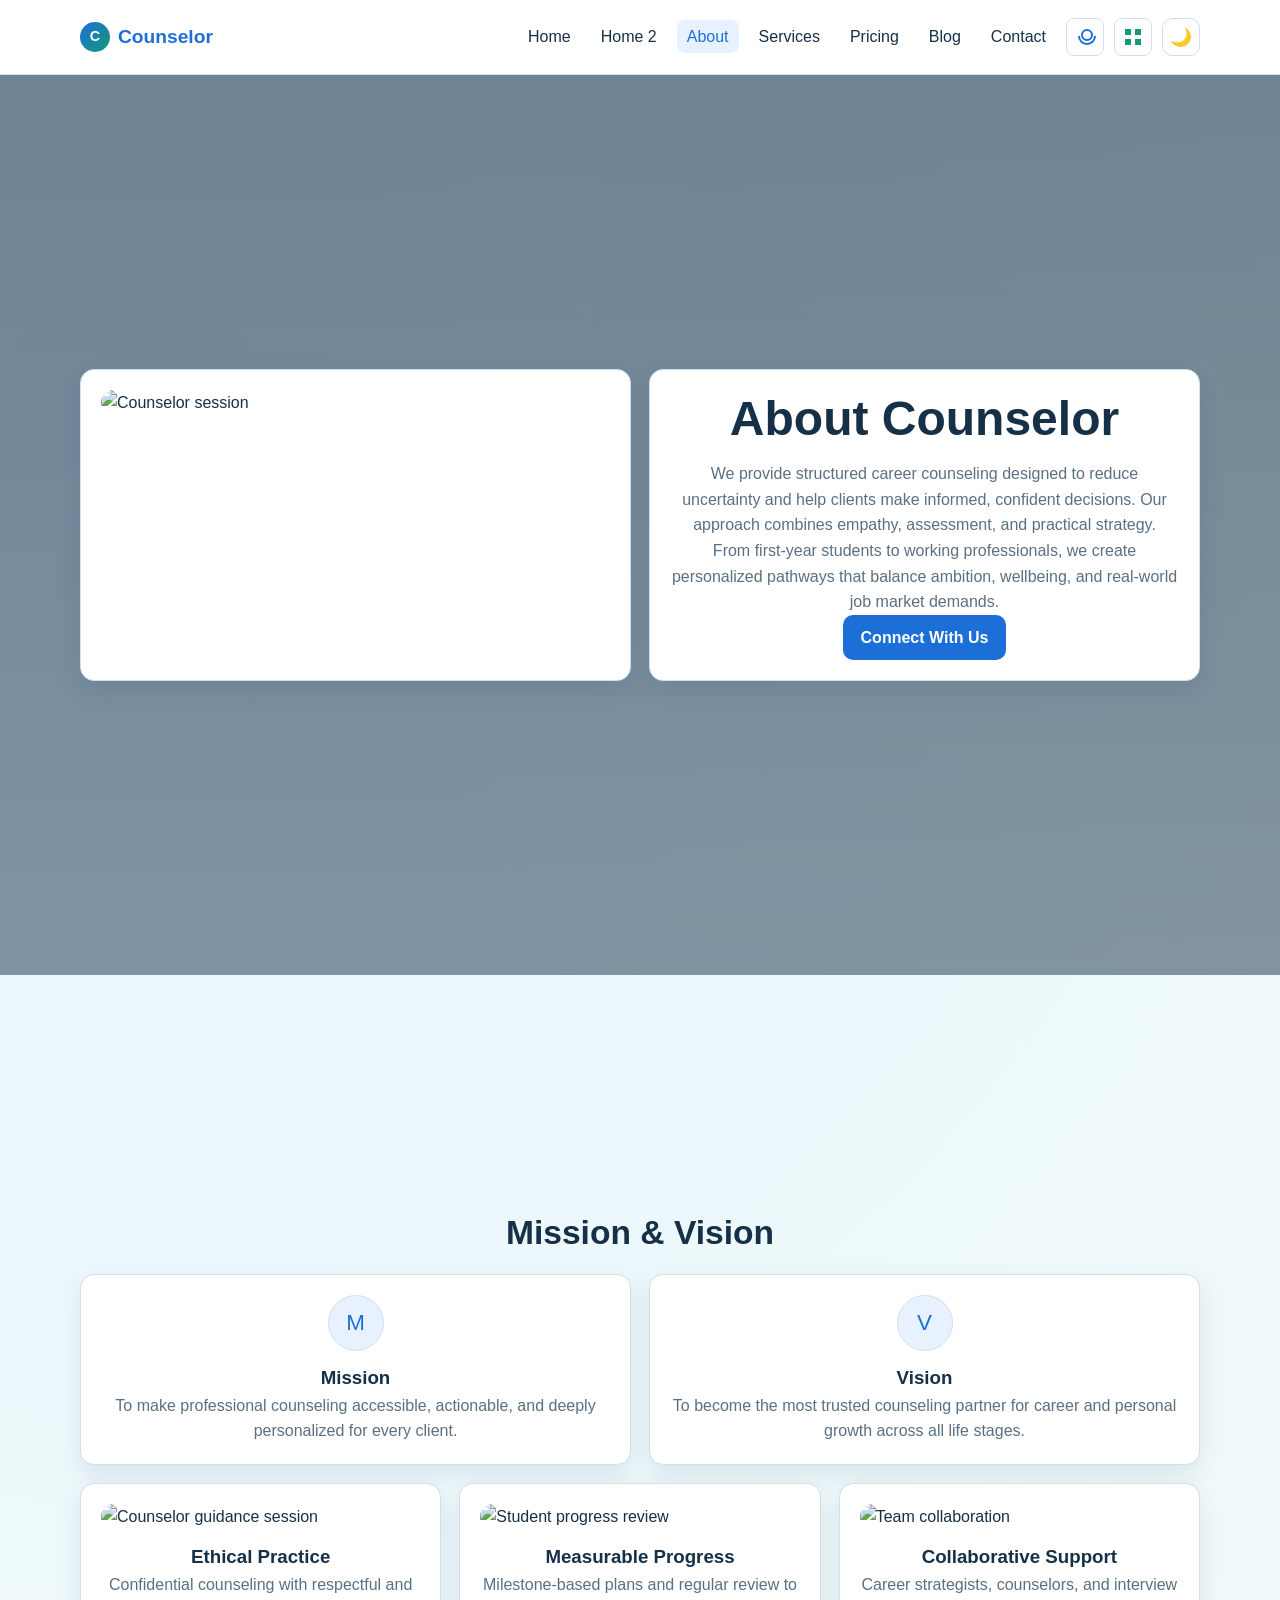
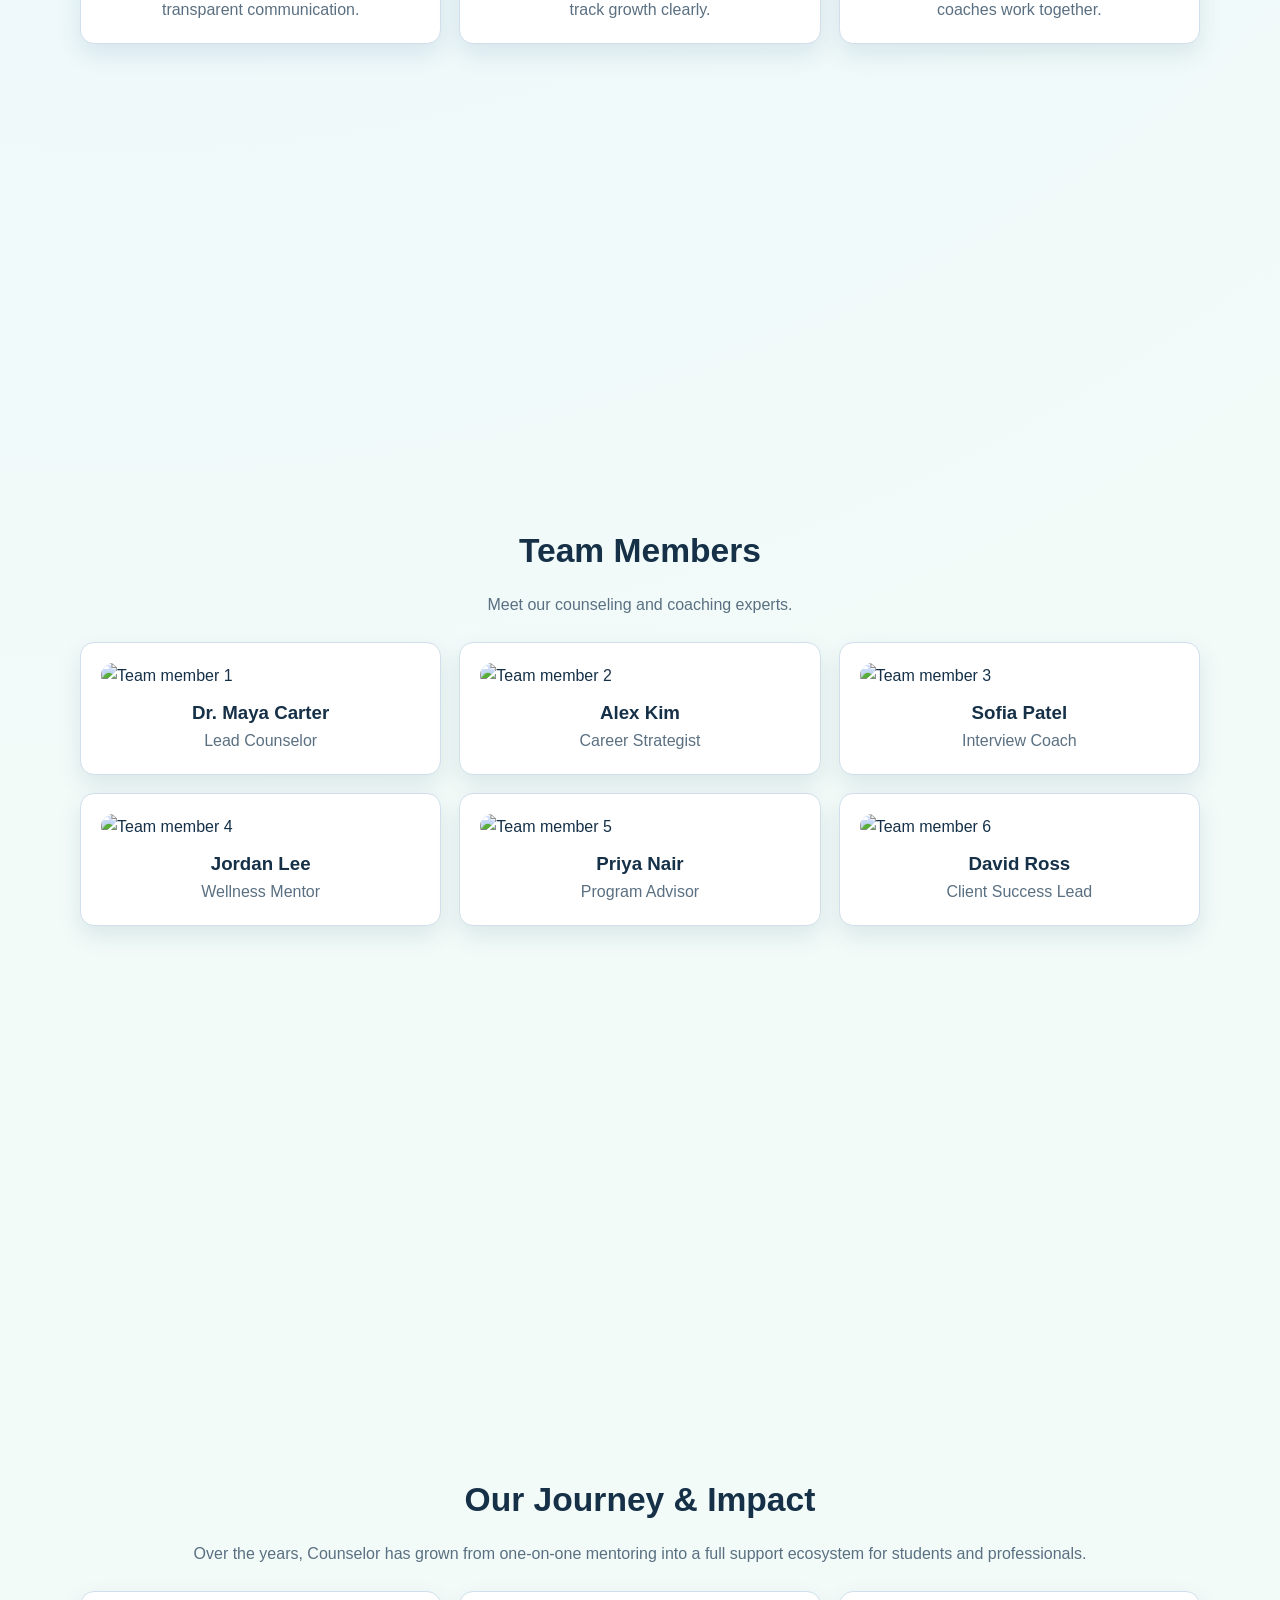
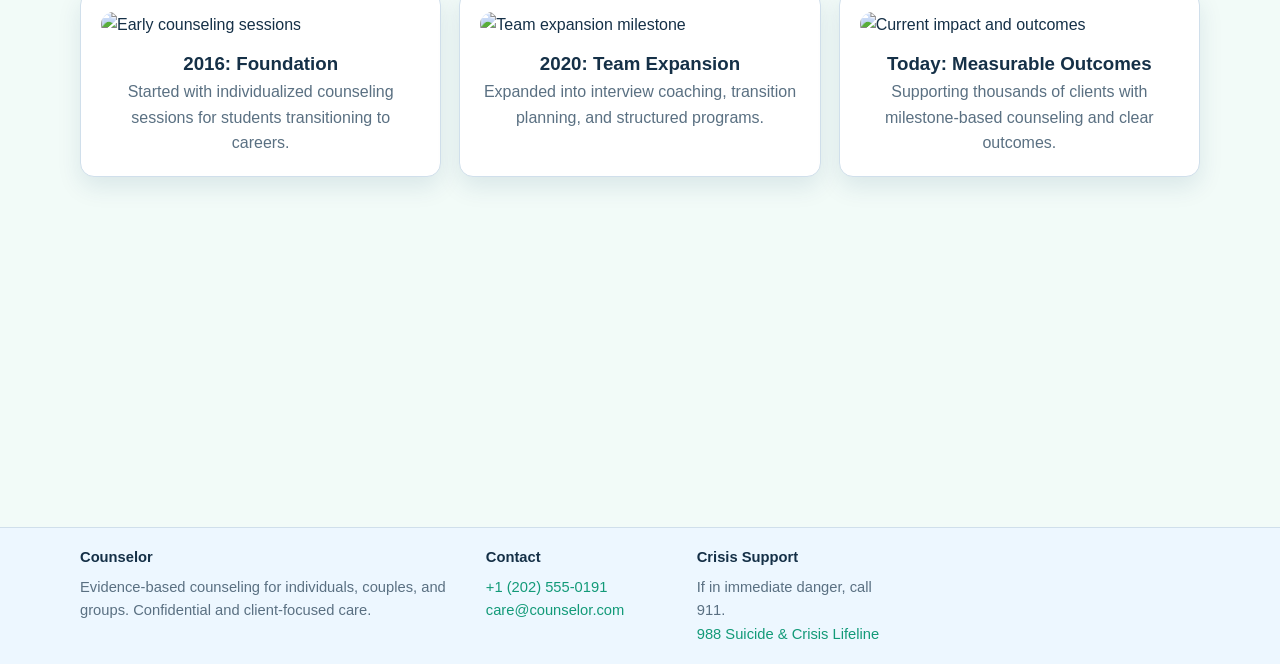
==== about.html @ a21e9047 "WEF" ====
<!doctype html>
<html lang="en">
<head>
  <meta charset="UTF-8" />
  <meta name="viewport" content="width=device-width, initial-scale=1.0" />
  <title>About - Counselor</title>
  <link rel="stylesheet" href="styles.css" />
  <link rel="icon" type="image/svg+xml" href="data:image/svg+xml,<svg xmlns='http://www.w3.org/2000/svg' viewBox='0 0 100 100'><text y='.9em' font-size='90'>🧠</text></svg>" />
  <link rel="apple-touch-icon" href="data:image/svg+xml,<svg xmlns='http://www.w3.org/2000/svg' viewBox='0 0 100 100'><text y='.9em' font-size='90'>🧠</text></svg>" />
</head>
<body class="page-about">
  <a class="skip-link" href="#main-content">Skip to main content</a>
  <header>
    <nav class="container nav">
      <a class="brand" href="index.html"><span class="logo-mark">C</span> Counselor</a>
      <button class="menu-toggle" type="button" aria-label="Toggle navigation" aria-expanded="false">&#9776;</button>
      <div class="nav-right">
        <ul class="nav-links">
          <li><a href="index.html">Home</a></li>
          <li><a href="home2.html">Home 2</a></li>
          <li><a href="about.html">About</a></li>
          <li><a href="services.html">Services</a></li>
          <li><a href="pricing.html">Pricing</a></li>
          <li><a href="blog.html">Blog</a></li>
          <li><a href="contact.html">Contact</a></li>
          <li><a href="login.html" class="icon-link" aria-label="Login" title="Login"><span class="icon-user" aria-hidden="true"></span></a></li>
          <li><a href="dashboard.html" class="icon-link" aria-label="Dashboard" title="Dashboard"><span class="icon-grid" aria-hidden="true"></span></a></li>
          <li><button class="theme-toggle" type="button" aria-label="Toggle theme" title="Toggle theme">
            <span class="theme-icon">🌙</span>
          </button></li>
        </ul>
      </div>
    </nav>
  </header>

  <main id="main-content">
    <section class="section scroll-section hero-banner">
      <div class="container grid two">
        <article class="card">
          <img class="section-image" src="https://images.unsplash.com/photo-1573497620053-ea5300f94f21?auto=format&fit=crop&w=1200&q=80" alt="Counselor session" />
        </article>
        <article class="card">
          <h1>About Counselor</h1>
          <p>We provide structured career counseling designed to reduce uncertainty and help clients make informed, confident decisions. Our approach combines empathy, assessment, and practical strategy.</p>
          <p>From first-year students to working professionals, we create personalized pathways that balance ambition, wellbeing, and real-world job market demands.</p>
          <a class="btn" href="contact.html">Connect With Us</a>
        </article>
      </div>
    </section>

    <section class="section scroll-section">
      <div class="container">
        <h2>Mission & Vision</h2>
        <div class="grid two">
          <article class="card">
            <div class="icon-badge">M</div>
            <h3>Mission</h3>
            <p>To make professional counseling accessible, actionable, and deeply personalized for every client.</p>
          </article>
          <article class="card">
            <div class="icon-badge">V</div>
            <h3>Vision</h3>
            <p>To become the most trusted counseling partner for career and personal growth across all life stages.</p>
          </article>
        </div>
        <div class="grid three" style="margin-top: 18px;">
          <article class="card"><img class="card-image" src="https://images.unsplash.com/photo-1515169067868-5387ec356754?auto=format&fit=crop&w=900&q=80" alt="Counselor guidance session" /><h3>Ethical Practice</h3><p>Confidential counseling with respectful and transparent communication.</p></article>
          <article class="card"><img class="card-image" src="https://images.unsplash.com/photo-1523240795612-9a054b0db644?auto=format&fit=crop&w=900&q=80" alt="Student progress review" /><h3>Measurable Progress</h3><p>Milestone-based plans and regular review to track growth clearly.</p></article>
          <article class="card"><img class="card-image" src="https://images.unsplash.com/photo-1521737711867-e3b97375f902?auto=format&fit=crop&w=900&q=80" alt="Team collaboration" /><h3>Collaborative Support</h3><p>Career strategists, counselors, and interview coaches work together.</p></article>
        </div>
      </div>
    </section>

    <section class="section scroll-section">
      <div class="container">
        <h2>Team Members</h2>
        <p class="lead">Meet our counseling and coaching experts.</p>
        <div class="grid three">
          <article class="card"><img class="team-photo" src="https://images.unsplash.com/photo-1494790108377-be9c29b29330?auto=format&fit=crop&w=800&q=80" alt="Team member 1" /><h3>Dr. Maya Carter</h3><p>Lead Counselor</p></article>
          <article class="card"><img class="team-photo" src="https://images.unsplash.com/photo-1502685104226-ee32379fefbe?auto=format&fit=crop&w=800&q=80" alt="Team member 2" /><h3>Alex Kim</h3><p>Career Strategist</p></article>
          <article class="card"><img class="team-photo" src="https://images.unsplash.com/photo-1544723795-3fb6469f5b39?auto=format&fit=crop&w=800&q=80" alt="Team member 3" /><h3>Sofia Patel</h3><p>Interview Coach</p></article>
          <article class="card"><img class="team-photo" src="https://images.unsplash.com/photo-1521572267360-ee0c2909d518?auto=format&fit=crop&w=800&q=80" alt="Team member 4" /><h3>Jordan Lee</h3><p>Wellness Mentor</p></article>
          <article class="card"><img class="team-photo" src="https://images.unsplash.com/photo-1552058544-f2b08422138a?auto=format&fit=crop&w=800&q=80" alt="Team member 5" /><h3>Priya Nair</h3><p>Program Advisor</p></article>
          <article class="card"><img class="team-photo" src="https://images.unsplash.com/photo-1535713875002-d1d0cf377fde?auto=format&fit=crop&w=800&q=80" alt="Team member 6" /><h3>David Ross</h3><p>Client Success Lead</p></article>
        </div>
      </div>
    </section>

    <section class="section scroll-section">
      <div class="container">
        <h2>Our Journey & Impact</h2>
        <p class="lead">Over the years, Counselor has grown from one-on-one mentoring into a full support ecosystem for students and professionals.</p>
        <div class="grid three">
          <article class="card"><img class="card-image" src="https://images.unsplash.com/photo-1517048676732-d65bc937f952?auto=format&fit=crop&w=900&q=80" alt="Early counseling sessions" /><h3>2016: Foundation</h3><p>Started with individualized counseling sessions for students transitioning to careers.</p></article>
          <article class="card"><img class="card-image" src="https://images.unsplash.com/photo-1521737604893-d14cc237f11d?auto=format&fit=crop&w=900&q=80" alt="Team expansion milestone" /><h3>2020: Team Expansion</h3><p>Expanded into interview coaching, transition planning, and structured programs.</p></article>
          <article class="card"><img class="card-image" src="https://images.unsplash.com/photo-1552664688-cf412ec27db2?auto=format&fit=crop&w=900&q=80" alt="Current impact and outcomes" /><h3>Today: Measurable Outcomes</h3><p>Supporting thousands of clients with milestone-based counseling and clear outcomes.</p></article>
        </div>
      </div>
    </section>
  </main>

  <footer>
    <div class="container footer-grid">
      <div>
        <h4>Counselor</h4>
        <p>Evidence-based counseling for individuals, couples, and groups. Confidential and client-focused care.</p>
      </div>
      <div>
        <h4>Contact</h4>
        <p><a href="tel:+12025550191">+1 (202) 555-0191</a><br /><a href="mailto:care@counselor.com">care@counselor.com</a></p>
      </div>
      <div>
        <h4>Crisis Support</h4>
        <p>If in immediate danger, call 911.<br /><a href="https://988lifeline.org" target="_blank" rel="noopener">988 Suicide & Crisis Lifeline</a></p>
      </div>
    </div>
  </footer>
  <script src="script.js"></script>
</body>
</html>
---- styles.css ----
:root {
  --bg: #f2fbf8;
  --surface: #ffffff;
  --text: #153047;
  --muted: #5a7082;
  --primary: #1d6fd8;
  --primary-dark: #1353a4;
  --secondary: #129a78;
  --secondary-dark: #0f7f63;
  --accent: #e7f4ff;
  --border: #d0dfeb;
  --success: #0f9d58;
  --shadow: 0 10px 24px rgba(11, 61, 96, 0.1);
}

[data-theme="dark"] {
  --bg: #1a1f2e;
  --surface: #2d3748;
  --text: #f7fafc;
  --muted: #a0aec0;
  --primary: #3182ce;
  --primary-dark: #2c5282;
  --secondary: #38b2ac;
  --secondary-dark: #319795;
  --accent: #2d3748;
  --border: #4a5568;
  --success: #48bb78;
  --shadow: 0 10px 24px rgba(0, 0, 0, 0.3);
}

* {
  box-sizing: border-box;
  margin: 0;
  padding: 0;
}

html {
  scroll-behavior: smooth;
}

@media (prefers-reduced-motion: reduce) {
  html {
    scroll-behavior: auto;
  }
}

body {
  font-family: "Segoe UI", Tahoma, Geneva, Verdana, sans-serif;
  background: radial-gradient(circle at 10% 10%, #e8f5ff 0%, #f2fbf8 55%);
  color: var(--text);
  line-height: 1.6;
  overflow-x: hidden;
  transition: background-color 0.3s ease, color 0.3s ease;
}

[data-theme="dark"] body {
  background: radial-gradient(circle at 10% 10%, #2d3748 0%, #1a1f2e 55%);
}

.skip-link {
  position: absolute;
  left: -9999px;
  top: 8px;
  background: var(--primary);
  color: #fff;
  padding: 8px 12px;
  border-radius: 8px;
  text-decoration: none;
  z-index: 1000;
}

.skip-link:focus {
  left: 12px;
}

a:focus-visible,
button:focus-visible,
input:focus-visible,
textarea:focus-visible,
select:focus-visible {
  outline: 3px solid #0f7f63;
  outline-offset: 2px;
}

.container {
  width: min(1120px, 92%);
  margin: 0 auto;
}

header {
  background: var(--surface);
  border-bottom: 1px solid var(--border);
  position: sticky;
  top: 0;
  z-index: 100;
}

.nav {
  display: flex;
  align-items: center;
  justify-content: space-between;
  min-height: 74px;
  gap: 16px;
  position: relative;
}

.brand {
  font-size: 1.2rem;
  font-weight: 700;
  color: var(--primary);
  text-decoration: none;
  display: inline-flex;
  align-items: center;
  gap: 8px;
}

.logo-mark {
  width: 30px;
  height: 30px;
  border-radius: 50%;
  background: linear-gradient(135deg, var(--primary), var(--secondary));
  color: #fff;
  display: inline-flex;
  align-items: center;
  justify-content: center;
  font-size: 0.9rem;
  font-weight: 700;
}

.nav-right {
  display: flex;
  align-items: center;
  gap: 12px;
}

.menu-toggle {
  display: none;
  width: 42px;
  height: 42px;
  border: 1px solid var(--border);
  border-radius: 10px;
  background: #fff;
  color: var(--primary);
  font-size: 1.2rem;
  line-height: 1;
  margin: 0;
}

.icon-link {
  width: 38px;
  height: 38px;
  display: inline-flex;
  align-items: center;
  justify-content: center;
  border: 1px solid var(--border);
  border-radius: 10px;
  background: #fff;
}

.theme-toggle {
  width: 38px;
  height: 38px;
  display: inline-flex;
  align-items: center;
  justify-content: center;
  border: 1px solid var(--border);
  border-radius: 10px;
  background: var(--surface);
  cursor: pointer;
  font-size: 1.2rem;
  transition: all 0.3s ease;
  margin: 0;
  padding: 0;
}

.nav-links li .theme-toggle {
  background: transparent;
  border: 1px solid var(--border);
}

.theme-toggle:hover {
  background: var(--accent);
  transform: scale(1.05);
}

.theme-icon {
  font-size: 1.1rem;
}

.icon-user,
.icon-grid {
  display: inline-block;
  position: relative;
}

.icon-user {
  width: 16px;
  height: 16px;
}

.icon-user::before {
  content: "";
  position: absolute;
  top: 0;
  left: 4px;
  width: 8px;
  height: 8px;
  border: 2px solid var(--primary);
  border-radius: 50%;
}

.icon-user::after {
  content: "";
  position: absolute;
  bottom: 0;
  left: 1px;
  width: 14px;
  height: 7px;
  border: 2px solid var(--primary);
  border-top: none;
  border-radius: 0 0 10px 10px;
}

.icon-grid {
  width: 16px;
  height: 16px;
  background:
    linear-gradient(var(--secondary), var(--secondary)) 0 0 / 6px 6px no-repeat,
    linear-gradient(var(--secondary), var(--secondary)) 10px 0 / 6px 6px no-repeat,
    linear-gradient(var(--secondary), var(--secondary)) 0 10px / 6px 6px no-repeat,
    linear-gradient(var(--secondary), var(--secondary)) 10px 10px / 6px 6px no-repeat;
}

.nav-links {
  list-style: none;
  display: flex;
  align-items: center;
  gap: 10px;
  white-space: nowrap;
}

.nav-links a {
  text-decoration: none;
  color: var(--text);
  padding: 8px 10px;
  border-radius: 8px;
  transition: 0.2s;
  font-weight: 500;
}

.nav-links a:hover,
.nav-links a.active {
  color: var(--primary);
  background: #e8f1ff;
}

h1 {
  text-align: center;
  font-size: clamp(2rem, 4vw, 3rem);
  line-height: 1.2;
  margin-bottom: 14px;
}

.hero {
  padding: 74px 0 52px;
}

.hero-banner {
  position: relative;
  background-size: cover;
  background-position: center;
  background-repeat: no-repeat;
  overflow: hidden;
}

.hero-banner::before {
  content: "";
  position: absolute;
  inset: 0;
  background: linear-gradient(rgba(21, 48, 71, 0.58), rgba(21, 48, 71, 0.5));
}

.hero-banner>.container {
  position: relative;
  z-index: 1;
}

.hero-banner>.container>h1,
.hero-banner>.container>h2,
.hero-banner>.container>.lead {
  color: #fff;
}

.hero-banner .hero-grid>div>h1,
.hero-banner .hero-grid>div>p {
  color: #fff;
}

.page-home .hero-banner {
  background-image: url("https://images.unsplash.com/photo-1521791136064-7986c2920216?auto=format&fit=crop&w=1700&q=80");
}

.page-home2 .hero-banner {
  background-image: url("https://images.unsplash.com/photo-1523240795612-9a054b0db644?auto=format&fit=crop&w=1700&q=80");
}

.page-about .hero-banner {
  background-image: url("https://images.unsplash.com/photo-1573497620053-ea5300f94f21?auto=format&fit=crop&w=1700&q=80");
}

.page-services .hero-banner {
  background-image: url("https://images.unsplash.com/photo-1521737604893-d14cc237f11d?auto=format&fit=crop&w=1700&q=80");
}

.page-pricing .hero-banner {
  background-image: url("https://images.unsplash.com/photo-1454165804606-c3d57bc86b40?auto=format&fit=crop&w=1700&q=80");
}

.page-blog .hero-banner {
  background-image: url("https://images.unsplash.com/photo-1499750310107-5fef28a66643?auto=format&fit=crop&w=1700&q=80");
}

.page-contact .hero-banner {
  background-image: url("https://images.unsplash.com/photo-1521737604893-d14cc237f11d?auto=format&fit=crop&w=1700&q=80");
}

.page-login .hero-banner {
  background-image: url("https://images.unsplash.com/photo-1573497161161-c3d8be57f3ad?auto=format&fit=crop&w=1700&q=80");
}

.page-register .hero-banner {
  background-image: url("https://images.unsplash.com/photo-1454165804606-c3d57bc86b40?auto=format&fit=crop&w=1700&q=80");
}

.page-dashboard .hero-banner {
  background-image: url("https://images.unsplash.com/photo-1450101499163-c8848c66ca85?auto=format&fit=crop&w=1700&q=80");
}

.hero-grid {
  display: grid;
  grid-template-columns: 1.15fr 1fr;
  gap: 28px;
  align-items: center;
}

.hero p {
  color: var(--muted);
  margin-bottom: 22px;
  max-width: 60ch;
  margin-left: auto;
  margin-right: auto;
  text-align: center;
}

.hero-card {
  background: var(--surface);
  border: 1px solid var(--border);
  border-radius: 16px;
  padding: 24px;
  box-shadow: var(--shadow);
}

.hero-card h3,
.hero-card p {
  text-align: center;
}

.hero-photo,
.section-image,
.card-image,
.team-photo,
.story-photo {
  width: 100%;
  border-radius: 14px;
  object-fit: cover;
}

.hero-photo {
  min-height: 260px;
  margin-top: 12px;
}

.story-photo {
  width: 100%;
  height: 190px;
  border-radius: 14px;
  object-fit: cover;
  object-position: top center;
  margin-bottom: 12px;
}

.section-image,
.card-image {
  width: 100%;
  border-radius: 14px;
  object-fit: cover;
  height: 190px;
  margin-bottom: 12px;
}

.team-photo {
  width: 100%;
  border-radius: 14px;
  object-fit: cover;
  height: 170px;
  margin-bottom: 10px;
}

.badge {
  display: table;
  margin: 0 auto 10px;
  background: #e8fff7;
  color: #0f6e57;
  border: 1px solid #b8eddc;
  border-radius: 999px;
  padding: 4px 11px;
  font-size: 0.82rem;
}

.btn,
button {
  background: var(--primary);
  color: #fff;
  border: none;
  border-radius: 10px;
  padding: 10px 18px;
  font-weight: 600;
  cursor: pointer;
  text-decoration: none;
  display: table;
  width: fit-content;
  margin: 0 auto;
  transition: 0.2s;
}

.page-login form button,
.page-register form button {
  width: 100%;
  margin-top: 8px;
}

.btn:hover,
button:hover {
  background: var(--primary-dark);
}

.btn.secondary {
  background: var(--secondary);
}

.btn.secondary:hover {
  background: var(--secondary-dark);
}

.btn-row {
  display: flex;
  justify-content: center;
  flex-wrap: wrap;
  gap: 12px;
}

.btn-row .btn {
  margin: 0;
}

.section {
  padding: 68px 0;
}

.scroll-section {
  min-height: 100vh;
  display: flex;
  align-items: center;
}

.section h2 {
  margin-bottom: 14px;
  font-size: clamp(1.5rem, 3vw, 2.1rem);
  text-align: center;
}

.section p.lead {
  color: var(--muted);
  margin-bottom: 24px;
  text-align: center;
}

.grid {
  display: grid;
  gap: 18px;
}

.grid.four {
  grid-template-columns: repeat(4, minmax(0, 1fr));
}

.grid.three {
  grid-template-columns: repeat(3, minmax(0, 1fr));
}

.grid.two {
  grid-template-columns: repeat(2, minmax(0, 1fr));
}

.card {
  background: var(--surface);
  border: 1px solid var(--border);
  border-radius: 14px;
  padding: 20px;
  box-shadow: var(--shadow);
}

.card h3,
.card h4,
.card p,
.card .meta {
  text-align: center;
}

.card p,
.card li {
  color: var(--muted);
}

.card ul {
  padding-left: 20px;
}

.icon-badge {
  width: 56px;
  height: 56px;
  border-radius: 50%;
  display: flex;
  align-items: center;
  justify-content: center;
  margin: 0 auto 12px;
  background: #e8f1ff;
  color: var(--primary);
  font-size: 1.4rem;
  border: 1px solid var(--border);
}

.price {
  font-size: 1.95rem;
  font-weight: 700;
  margin: 8px 0 2px;
  text-align: center;
}

.meta {
  color: var(--muted);
  font-size: 0.92rem;
}

.counter-number {
  font-size: 2rem;
  font-weight: 700;
  color: var(--primary);
  text-align: center;
}

.cta-strip {
  background: linear-gradient(135deg, #1d6fd8, #129a78);
  color: #fff;
  border-radius: 14px;
  padding: 28px 22px;
  display: grid;
  gap: 12px;
  text-align: center;
}

.cta-strip .btn {
  background: #fff;
  color: var(--primary);
}

.banner-cta {
  min-height: 320px;
  border-radius: 14px;
  background: linear-gradient(rgba(21, 48, 71, 0.55), rgba(21, 48, 71, 0.55)),
    url("https://images.unsplash.com/photo-1454165804606-c3d57bc86b40?auto=format&fit=crop&w=1600&q=80") center/cover;
  display: flex;
  align-items: center;
}

.banner-cta .container {
  width: min(860px, 92%);
}

.banner-cta h2,
.banner-cta p {
  color: #fff;
}

form {
  background: var(--surface);
  border: 1px solid var(--border);
  border-radius: 14px;
  padding: 22px;
  box-shadow: var(--shadow);
  max-width: 650px;
  margin: 0 auto;
}

label {
  display: block;
  margin-bottom: 6px;
  font-weight: 600;
}

input,
textarea,
select {
  width: 100%;
  border: 1px solid #bfd0e4;
  border-radius: 10px;
  padding: 10px 12px;
  margin-bottom: 14px;
  font: inherit;
}

textarea {
  min-height: 120px;
  resize: vertical;
}

.form-row {
  display: grid;
  grid-template-columns: 1fr 1fr;
  gap: 12px;
}

.checkbox-row {
  display: flex;
  gap: 8px;
  align-items: flex-start;
  margin-bottom: 12px;
}

.checkbox-row input {
  width: auto;
  margin-top: 3px;
  margin-bottom: 0;
}

.hidden-field {
  position: absolute;
  left: -9999px;
}

.msg {
  margin-top: 10px;
  font-weight: 600;
  text-align: center;
}

.msg.success {
  color: var(--success);
}

.msg.error {
  color: #c0392b;
}

.accordion-item {
  border: 1px solid var(--border);
  border-radius: 10px;
  background: var(--surface);
  overflow: hidden;
}

.accordion-trigger {
  width: 100%;
  margin: 0;
  background: transparent;
  color: var(--text);
  text-align: left;
  padding: 14px;
  border: none;
  display: flex;
  justify-content: space-between;
}

.accordion-panel {
  max-height: 0;
  overflow: hidden;
  transition: max-height 0.25s ease;
  padding: 0 14px;
}

.accordion-item.active .accordion-panel {
  max-height: 140px;
  padding-bottom: 14px;
}

.map-wrap iframe {
  width: 100%;
  min-height: 300px;
  border: 0;
  border-radius: 14px;
}

.dashboard {
  display: grid;
  grid-template-columns: 280px 1fr;
  gap: 18px;
}

.sidebar {
  background: var(--surface);
  border: 1px solid var(--border);
  border-radius: 14px;
  padding: 18px;
}

.sidebar ul {
  list-style: none;
}

.sidebar li+li {
  margin-top: 8px;
}

footer {
  margin-top: 52px;
  border-top: 1px solid var(--border);
  background: #edf7ff;
}

.footer-grid {
  padding: 18px 0;
  display: grid;
  grid-template-columns: 2fr 1fr 1fr 1.5fr;
  gap: 16px;
  color: var(--muted);
  font-size: 0.92rem;
}

.social-links {
  display: flex;
  gap: 12px;
  margin-top: 12px;
}

.social-links a {
  display: inline-flex;
  align-items: center;
  justify-content: center;
  width: 36px;
  height: 36px;
  border-radius: 50%;
  background: var(--primary);
  color: #fff;
  text-decoration: none;
  transition: all 0.3s ease;
}

.social-links a:hover {
  background: var(--primary-dark);
  transform: translateY(-2px);
}

.social-links svg {
  width: 18px;
  height: 18px;
}

.footer-grid h4 {
  color: var(--text);
  margin-bottom: 6px;
}

.progress-list {
  display: flex;
  flex-direction: column;
  gap: 16px;
}

.progress-item {
  display: flex;
  flex-direction: column;
  gap: 8px;
}

.progress-label {
  font-weight: 600;
  color: var(--text);
  font-size: 0.95rem;
}

.progress-bar {
  position: relative;
  width: 100%;
  height: 24px;
  background: var(--border);
  border-radius: 12px;
  overflow: hidden;
}

.progress-fill {
  height: 100%;
  background: linear-gradient(90deg, var(--primary), var(--secondary));
  border-radius: 12px;
  transition: width 0.8s ease;
  position: relative;
}

.progress-text {
  position: absolute;
  right: 8px;
  top: 50%;
  transform: translateY(-50%);
  color: #fff;
  font-size: 0.85rem;
  font-weight: 600;
  text-shadow: 0 1px 2px rgba(0, 0, 0, 0.3);
}

.progress-slider {
  position: absolute;
  top: 0;
  left: 0;
  width: 100%;
  height: 24px;
  opacity: 0;
  cursor: pointer;
  z-index: 2;
}

.progress-slider:hover {
  opacity: 0.3;
}

/* Custom slider styling for WebKit browsers */
.progress-slider::-webkit-slider-thumb {
  appearance: none;
  width: 20px;
  height: 20px;
  background: var(--primary);
  border-radius: 50%;
  cursor: pointer;
  border: 2px solid #fff;
  box-shadow: 0 2px 4px rgba(0, 0, 0, 0.2);
}

.progress-slider::-moz-range-thumb {
  width: 20px;
  height: 20px;
  background: var(--primary);
  border-radius: 50%;
  cursor: pointer;
  border: 2px solid #fff;
  box-shadow: 0 2px 4px rgba(0, 0, 0, 0.2);
}

.footer-grid a {
  color: var(--secondary);
  text-decoration: none;
}

@media (max-width: 1020px) {
  .nav {
    align-items: center;
    flex-direction: row;
    justify-content: space-between;
    padding: 12px 0;
  }

  .menu-toggle {
    display: inline-flex;
    align-items: center;
    justify-content: center;
  }

  .nav-right {
    display: none;
    width: 100%;
    margin-top: 8px;
    padding: 10px;
    border: 1px solid var(--border);
    border-radius: 12px;
    background: var(--surface);
  }

  .nav-right.open {
    display: block;
  }

  .nav-links {
    flex-direction: column;
    width: 100%;
  }

  .nav-links a {
    display: block;
    width: 100%;
  }

  .nav-links .icon-link {
    justify-content: center;
  }
}

@media (max-width: 920px) {

  .hero-grid,
  .grid.four,
  .grid.three,
  .grid.two,
  .dashboard,
  .form-row,
  .footer-grid {
    grid-template-columns: 1fr;
  }

  .scroll-section {
    min-height: auto;
  }

  .section-image,
  .card-image,
  .story-photo,
  .team-photo {
    height: 220px;
  }
}

.page-login,
.page-register {
  position: relative;
  min-height: 100vh;
  color: #f7fbff;
}

.page-login::before,
.page-register::before {
  content: "";
  position: fixed;
  inset: 0;
  z-index: -1;
  background-size: cover;
  background-position: center;
  background-attachment: fixed;
}

.page-login::after,
.page-register::after {
  content: "";
  position: fixed;
  inset: 0;
  z-index: -1;
  background: rgba(21, 48, 71, 0.5);
  /* Dark overlay */
}

.page-login main,
.page-register main {
  min-height: 100vh;
  display: flex;
  align-items: center;
}

.page-login h2,
.page-register h2,
.page-login .lead,
.page-register .lead {
  color: #ffffff !important;
  text-shadow: 0 4px 12px rgba(0, 0, 0, 0.5);
}

.page-login .lead,
.page-register .lead {
  text-shadow: 0 2px 4px rgba(0, 0, 0, 0.6);
  font-weight: 500;
}

.page-login .brand,
.page-register .brand {
  color: #f7fbff;
}

.page-login .theme-toggle,
.page-register .theme-toggle {
  background: rgba(255, 255, 255, 0.9);
  border-color: rgba(255, 255, 255, 0.8);
  position: relative;
  z-index: 10;
}

[data-theme="dark"] .page-login .theme-toggle,
[data-theme="dark"] .page-register .theme-toggle {
  background: rgba(24, 34, 49, 0.9);
  border-color: rgba(125, 146, 171, 0.8);
}

.page-login form,
.page-register form,
.page-login .card,
.page-register .card {
  background: rgba(255, 255, 255, 0.94);
  border-color: rgba(255, 255, 255, 0.62);
}

.page-login label,
.page-register label {
  color: #333;
  font-weight: 600;
}

.page-login input,
.page-register input {
  color: #333;
  background: #fff;
  border-color: rgba(0, 0, 0, 0.2);
}

.page-login input::placeholder,
.page-register input::placeholder {
  color: #666;
}

[data-theme="dark"] .page-login form,
[data-theme="dark"] .page-register form,
[data-theme="dark"] .page-login .card,
[data-theme="dark"] .page-register .card {
  background: rgba(24, 34, 49, 0.9);
  border-color: rgba(125, 146, 171, 0.5);
}

[data-theme="dark"] .page-login label,
[data-theme="dark"] .page-register label {
  color: #f7fafc;
}

[data-theme="dark"] .page-login input,
[data-theme="dark"] .page-register input {
  color: #f7fafc;
  background: rgba(45, 55, 72, 0.8);
  border-color: rgba(125, 146, 171, 0.5);
}

[data-theme="dark"] .page-login input::placeholder,
[data-theme="dark"] .page-register input::placeholder {
  color: #a0aec0;
}

.page-login::before {
  background-image: var(--login-bg-image);
}

.page-register::before {
  background-image: var(--register-bg-image);
}

.page-login {
  --login-bg-image: url("https://images.unsplash.com/photo-1573497019940-1c28c88b2280?auto=format&fit=crop&w=1700&q=80");
}

.page-register {
  --register-bg-image: url("https://images.unsplash.com/photo-1454165804606-c3d57bc86b40?auto=format&fit=crop&w=1700&q=80");
}

@media (max-width: 920px) {

  .page-login::before,
  .page-register::before {
    background-attachment: scroll;
  }
}

/* --- Premium Dashboard Redesign --- */

.page-dashboard {
  background:
    radial-gradient(circle at 0% 0%, rgba(29, 111, 216, 0.05) 0%, transparent 50%),
    radial-gradient(circle at 100% 100%, rgba(18, 154, 120, 0.05) 0%, transparent 50%),
    var(--bg);
  min-height: 100vh;
}

.dashboard-header {
  display: flex;
  justify-content: space-between;
  align-items: center;
  margin-bottom: 32px;
  padding: 16px 0;
  border-bottom: 1px solid var(--border);
}

.welcome-section {
  background: linear-gradient(135deg, var(--primary), var(--secondary));
  color: #fff;
  padding: 40px;
  border-radius: 24px;
  margin-bottom: 40px;
  position: relative;
  overflow: hidden;
  box-shadow: 0 20px 40px rgba(29, 111, 216, 0.15);
}

.welcome-section::after {
  content: "";
  position: absolute;
  top: -50px;
  right: -50px;
  width: 200px;
  height: 200px;
  background: rgba(255, 255, 255, 0.1);
  border-radius: 50%;
  pointer-events: none;
}

.welcome-section h2 {
  font-size: 2.2rem;
  margin-bottom: 8px;
  text-align: left;
  color: #fff;
}

.welcome-section .lead {
  color: rgba(255, 255, 255, 0.9) !important;
  text-align: left;
  font-size: 1.1rem;
  margin-bottom: 0;
}

.dashboard-grid {
  display: grid;
  grid-template-columns: 2fr 1fr;
  gap: 24px;
  align-items: start;
}

.glass-card {
  background: rgba(var(--surface-rgb, 255, 255, 255), 0.7);
  -webkit-backdrop-filter: blur(12px);
  backdrop-filter: blur(12px);
  border: 1px solid rgba(255, 255, 255, 0.3);
  border-radius: 20px;
  padding: 24px;
  box-shadow: 0 8px 32px rgba(21, 48, 71, 0.05);
  transition: transform 0.3s ease, box-shadow 0.3s ease;
}

[data-theme="dark"] .glass-card {
  background: rgba(45, 55, 72, 0.4);
  border-color: rgba(255, 255, 255, 0.1);
}

.glass-card:hover {
  transform: translateY(-4px);
  box-shadow: 0 12px 40px rgba(21, 48, 71, 0.08);
}

.glass-sidebar {
  display: flex;
  flex-direction: column;
  gap: 20px;
}

.user-quick-info {
  text-align: center;
  padding-bottom: 20px;
  border-bottom: 1px solid var(--border);
}

.user-quick-info .logo-mark {
  width: 60px;
  height: 60px;
  font-size: 1.5rem;
  margin-bottom: 16px;
}

.status-badge {
  display: inline-block;
  padding: 4px 12px;
  background: var(--success);
  color: #fff;
  border-radius: 999px;
  font-size: 0.75rem;
  font-weight: 700;
  margin-top: 8px;
}

.upcoming-session {
  background: var(--accent);
  padding: 16px;
  border-radius: 12px;
  margin-top: 12px;
}

.upcoming-session h4 {
  color: var(--primary);
  margin-bottom: 4px;
  font-size: 0.9rem;
}

.progress-header {
  display: flex;
  justify-content: space-between;
  align-items: center;
  margin-bottom: 24px;
}

.progress-header h3 {
  margin: 0;
  text-align: left;
}

.checklist-header {
  margin-bottom: 20px;
}

.checklist-header h3 {
  text-align: left;
  margin-bottom: 4px;
}

.check-list-modern {
  list-style: none;
  padding: 0;
}

.check-list-modern li {
  padding: 12px 0;
  display: flex;
  align-items: center;
  gap: 12px;
  border-bottom: 1px solid rgba(0, 0, 0, 0.05);
  color: var(--text) !important;
}

[data-theme="dark"] .check-list-modern li {
  border-bottom-color: rgba(255, 255, 255, 0.05);
}

.check-list-modern li::before {
  content: "✓";
  width: 20px;
  height: 20px;
  background: var(--secondary);
  color: #fff;
  border-radius: 50%;
  display: flex;
  align-items: center;
  justify-content: center;
  font-size: 0.7rem;
  flex-shrink: 0;
}

.action-bar {
  margin-top: 32px;
  display: flex;
  justify-content: center;
}

@media (max-width: 920px) {
  .dashboard-grid {
    grid-template-columns: 1fr;
  }
}
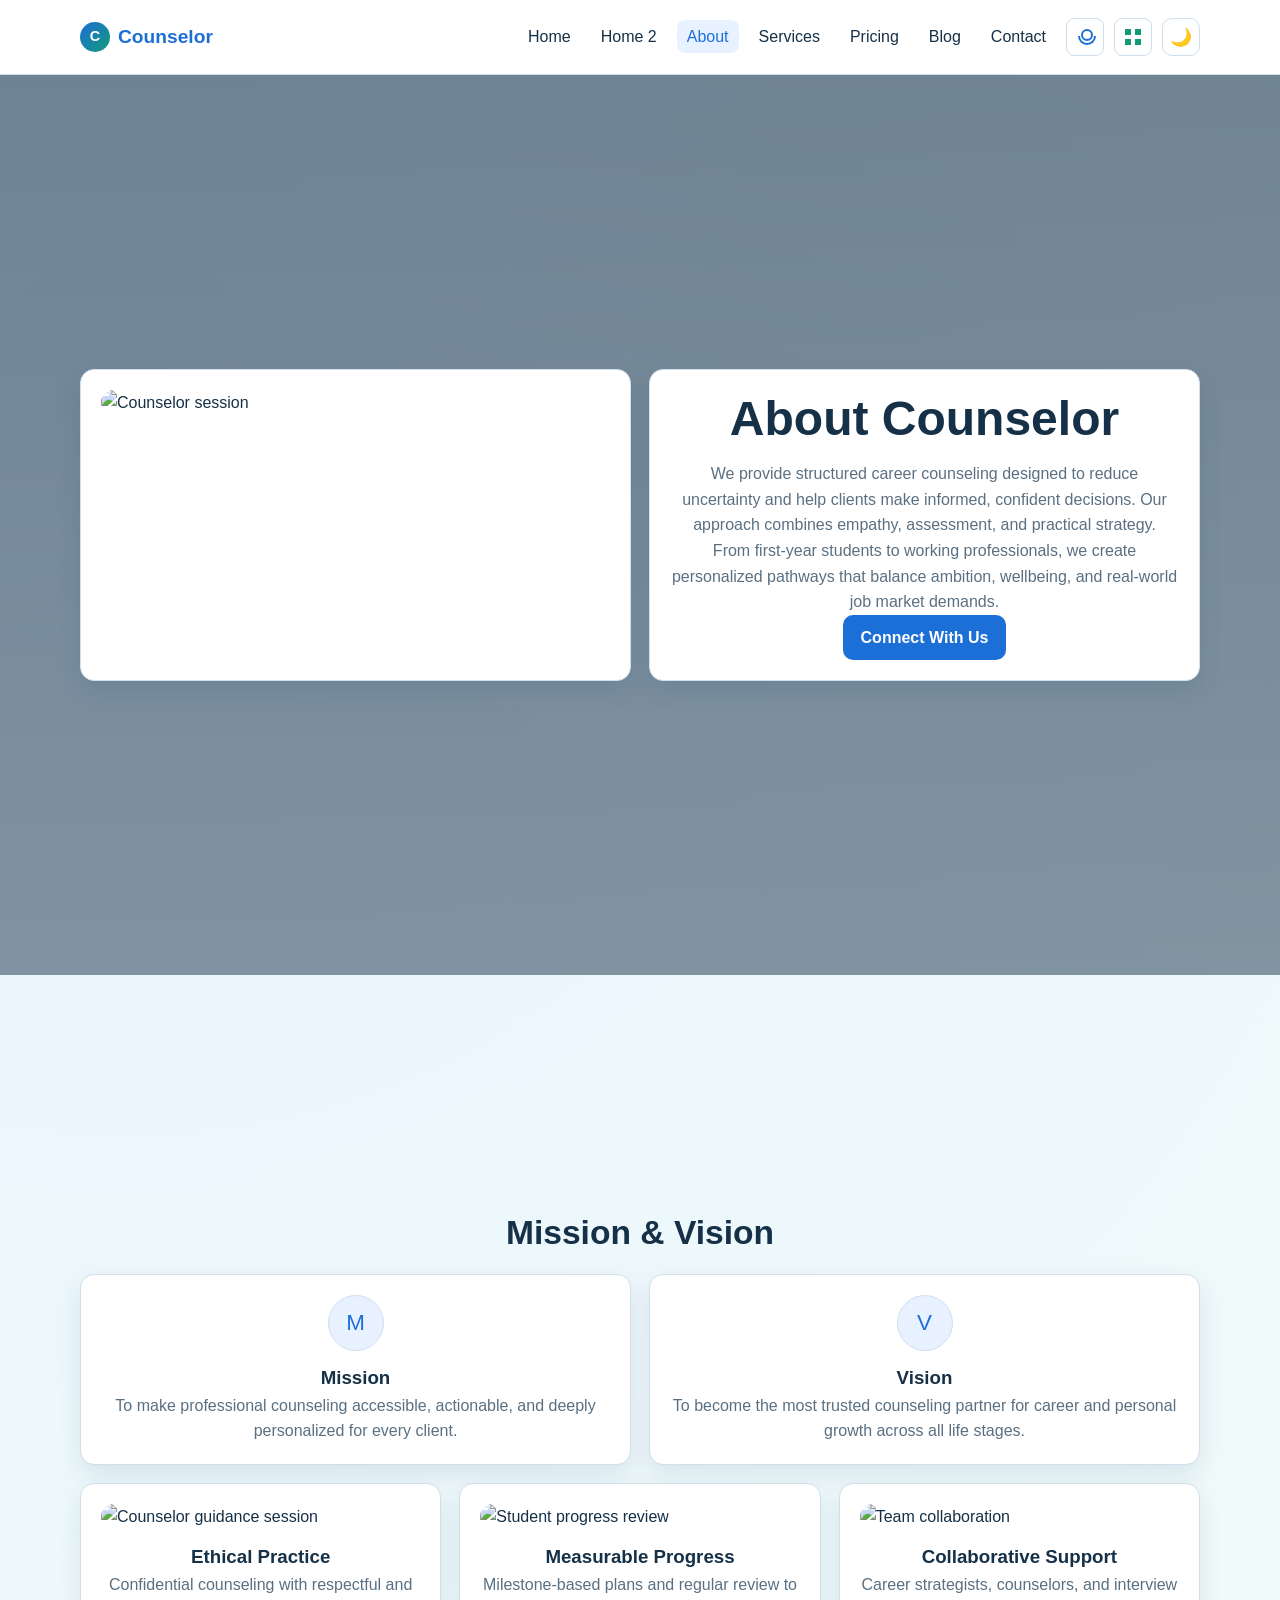
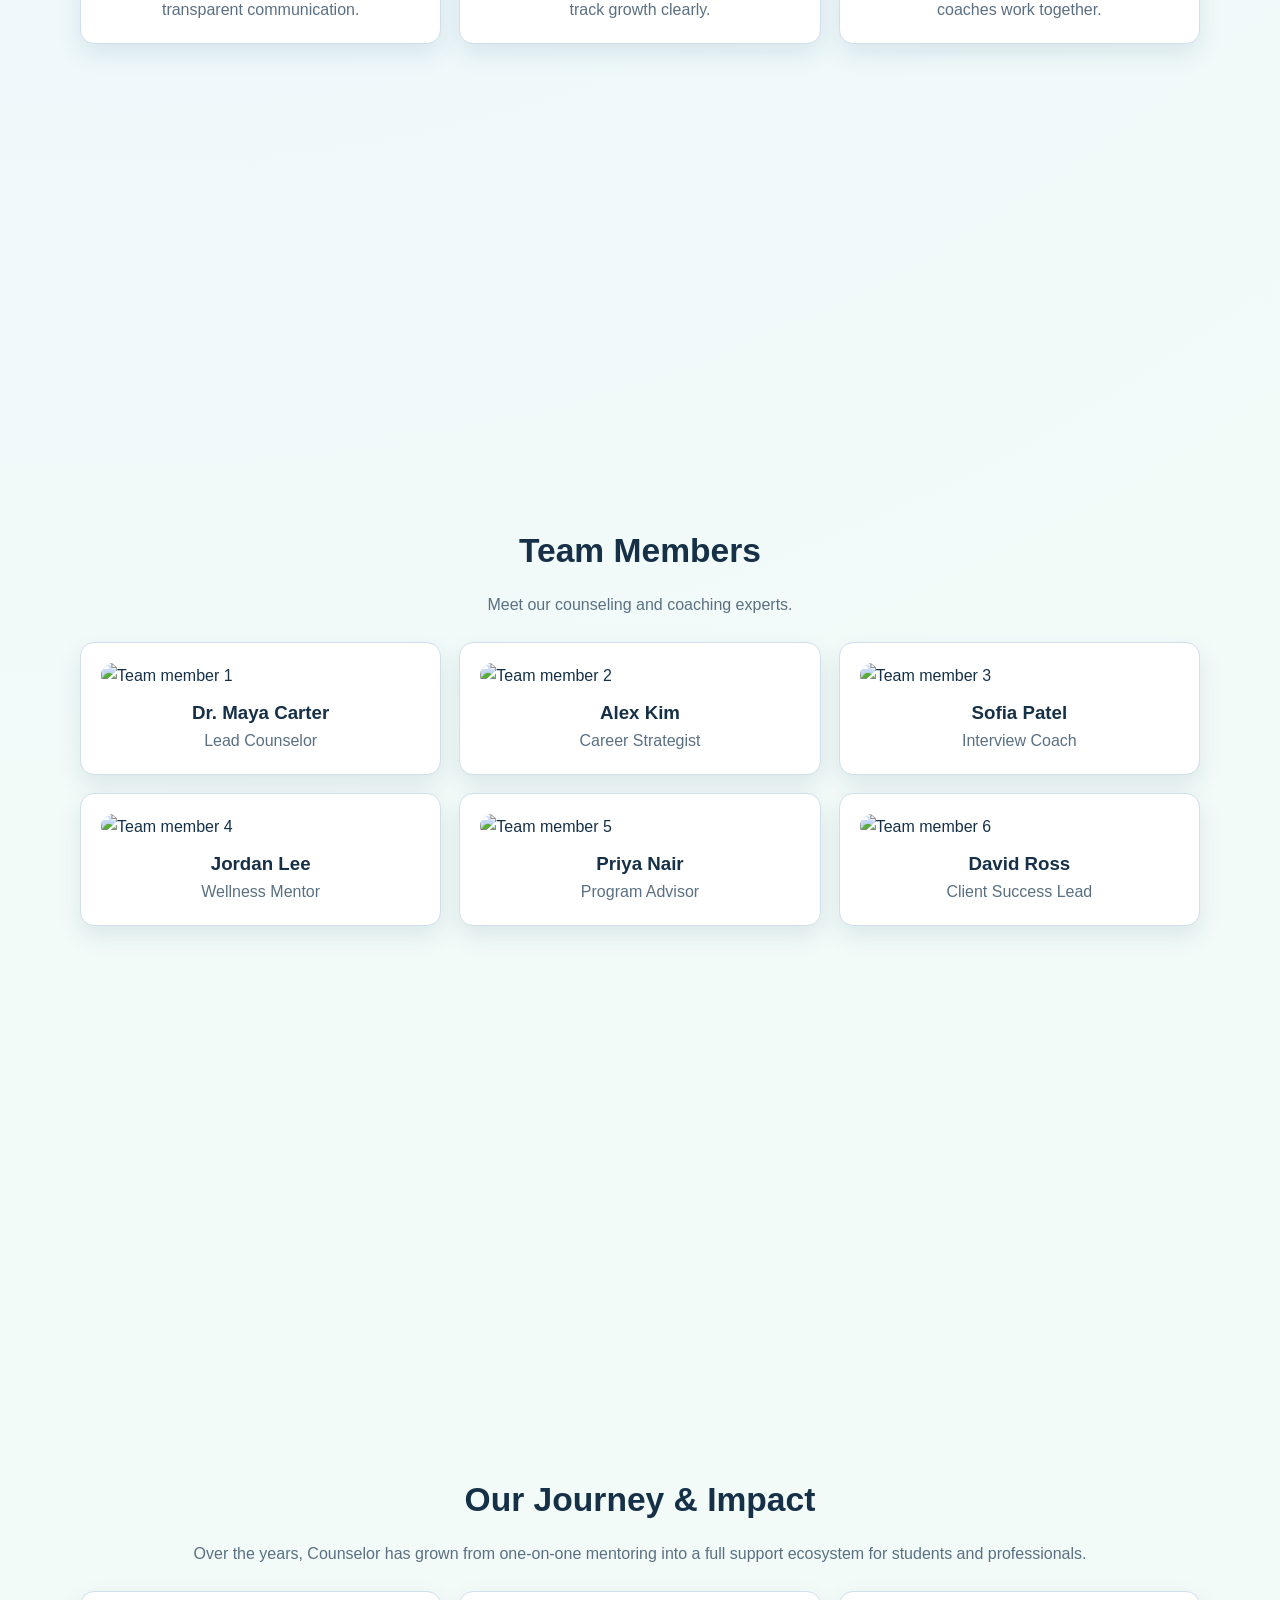
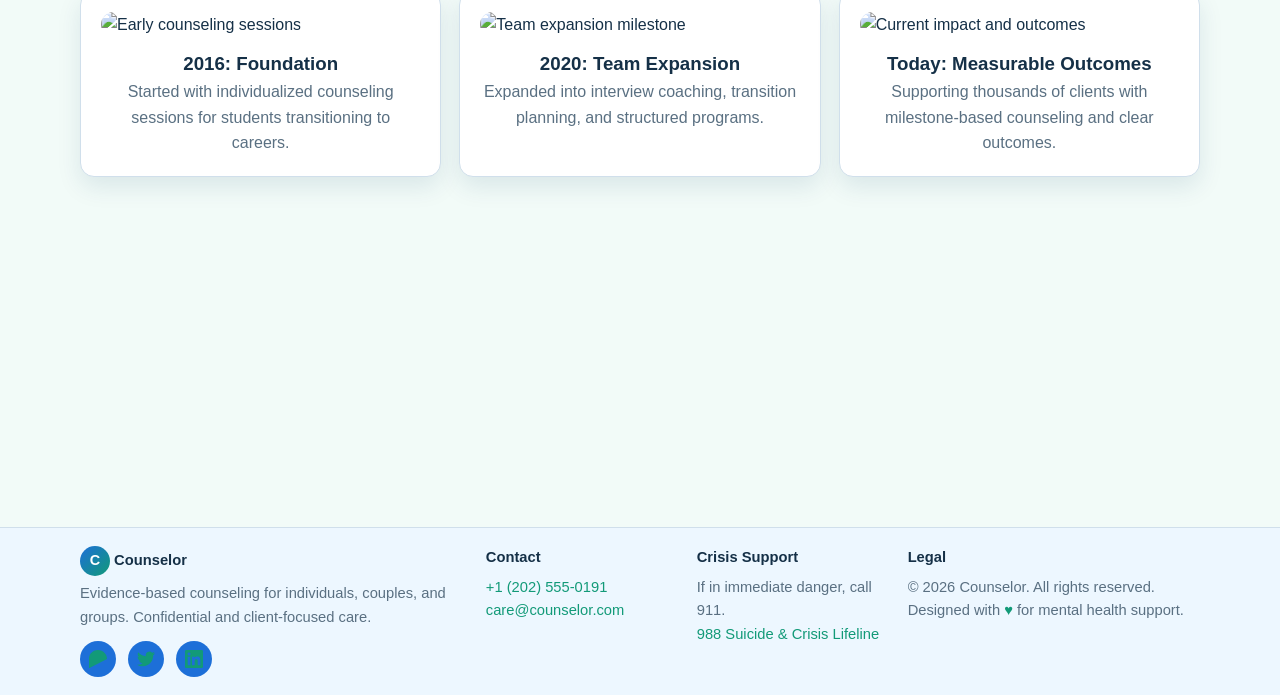
==== commit a4ac0f60: "jj" ====
--- a/about.html
+++ b/about.html
@@ -1,13 +1,17 @@
 <!doctype html>
 <html lang="en">
+
 <head>
   <meta charset="UTF-8" />
   <meta name="viewport" content="width=device-width, initial-scale=1.0" />
   <title>About - Counselor</title>
   <link rel="stylesheet" href="styles.css" />
-  <link rel="icon" type="image/svg+xml" href="data:image/svg+xml,<svg xmlns='http://www.w3.org/2000/svg' viewBox='0 0 100 100'><text y='.9em' font-size='90'>🧠</text></svg>" />
-  <link rel="apple-touch-icon" href="data:image/svg+xml,<svg xmlns='http://www.w3.org/2000/svg' viewBox='0 0 100 100'><text y='.9em' font-size='90'>🧠</text></svg>" />
+  <link rel="icon" type="image/svg+xml"
+    href="data:image/svg+xml,<svg xmlns='http://www.w3.org/2000/svg' viewBox='0 0 100 100'><text y='.9em' font-size='90'>🧠</text></svg>" />
+  <link rel="apple-touch-icon"
+    href="data:image/svg+xml,<svg xmlns='http://www.w3.org/2000/svg' viewBox='0 0 100 100'><text y='.9em' font-size='90'>🧠</text></svg>" />
 </head>
+
 <body class="page-about">
   <a class="skip-link" href="#main-content">Skip to main content</a>
   <header>
@@ -23,11 +27,13 @@
           <li><a href="pricing.html">Pricing</a></li>
           <li><a href="blog.html">Blog</a></li>
           <li><a href="contact.html">Contact</a></li>
-          <li><a href="login.html" class="icon-link" aria-label="Login" title="Login"><span class="icon-user" aria-hidden="true"></span></a></li>
-          <li><a href="dashboard.html" class="icon-link" aria-label="Dashboard" title="Dashboard"><span class="icon-grid" aria-hidden="true"></span></a></li>
+          <li><a href="login.html" class="icon-link" aria-label="Login" title="Login"><span class="icon-user"
+                aria-hidden="true"></span></a></li>
+          <li><a href="dashboard.html" class="icon-link" aria-label="Dashboard" title="Dashboard"><span
+                class="icon-grid" aria-hidden="true"></span></a></li>
           <li><button class="theme-toggle" type="button" aria-label="Toggle theme" title="Toggle theme">
-            <span class="theme-icon">🌙</span>
-          </button></li>
+              <span class="theme-icon">🌙</span>
+            </button></li>
         </ul>
       </div>
     </nav>
@@ -37,12 +43,16 @@
     <section class="section scroll-section hero-banner">
       <div class="container grid two">
         <article class="card">
-          <img class="section-image" src="https://images.unsplash.com/photo-1573497620053-ea5300f94f21?auto=format&fit=crop&w=1200&q=80" alt="Counselor session" />
+          <img class="section-image"
+            src="https://images.unsplash.com/photo-1573497620053-ea5300f94f21?auto=format&fit=crop&w=1200&q=80"
+            alt="Counselor session" />
         </article>
         <article class="card">
           <h1>About Counselor</h1>
-          <p>We provide structured career counseling designed to reduce uncertainty and help clients make informed, confident decisions. Our approach combines empathy, assessment, and practical strategy.</p>
-          <p>From first-year students to working professionals, we create personalized pathways that balance ambition, wellbeing, and real-world job market demands.</p>
+          <p>We provide structured career counseling designed to reduce uncertainty and help clients make informed,
+            confident decisions. Our approach combines empathy, assessment, and practical strategy.</p>
+          <p>From first-year students to working professionals, we create personalized pathways that balance ambition,
+            wellbeing, and real-world job market demands.</p>
           <a class="btn" href="contact.html">Connect With Us</a>
         </article>
       </div>
@@ -64,9 +74,24 @@
           </article>
         </div>
         <div class="grid three" style="margin-top: 18px;">
-          <article class="card"><img class="card-image" src="https://images.unsplash.com/photo-1515169067868-5387ec356754?auto=format&fit=crop&w=900&q=80" alt="Counselor guidance session" /><h3>Ethical Practice</h3><p>Confidential counseling with respectful and transparent communication.</p></article>
-          <article class="card"><img class="card-image" src="https://images.unsplash.com/photo-1523240795612-9a054b0db644?auto=format&fit=crop&w=900&q=80" alt="Student progress review" /><h3>Measurable Progress</h3><p>Milestone-based plans and regular review to track growth clearly.</p></article>
-          <article class="card"><img class="card-image" src="https://images.unsplash.com/photo-1521737711867-e3b97375f902?auto=format&fit=crop&w=900&q=80" alt="Team collaboration" /><h3>Collaborative Support</h3><p>Career strategists, counselors, and interview coaches work together.</p></article>
+          <article class="card"><img class="card-image"
+              src="https://images.unsplash.com/photo-1515169067868-5387ec356754?auto=format&fit=crop&w=900&q=80"
+              alt="Counselor guidance session" />
+            <h3>Ethical Practice</h3>
+            <p>Confidential counseling with respectful and transparent communication.</p>
+          </article>
+          <article class="card"><img class="card-image"
+              src="https://images.unsplash.com/photo-1523240795612-9a054b0db644?auto=format&fit=crop&w=900&q=80"
+              alt="Student progress review" />
+            <h3>Measurable Progress</h3>
+            <p>Milestone-based plans and regular review to track growth clearly.</p>
+          </article>
+          <article class="card"><img class="card-image"
+              src="https://images.unsplash.com/photo-1521737711867-e3b97375f902?auto=format&fit=crop&w=900&q=80"
+              alt="Team collaboration" />
+            <h3>Collaborative Support</h3>
+            <p>Career strategists, counselors, and interview coaches work together.</p>
+          </article>
         </div>
       </div>
     </section>
@@ -76,12 +101,42 @@
         <h2>Team Members</h2>
         <p class="lead">Meet our counseling and coaching experts.</p>
         <div class="grid three">
-          <article class="card"><img class="team-photo" src="https://images.unsplash.com/photo-1494790108377-be9c29b29330?auto=format&fit=crop&w=800&q=80" alt="Team member 1" /><h3>Dr. Maya Carter</h3><p>Lead Counselor</p></article>
-          <article class="card"><img class="team-photo" src="https://images.unsplash.com/photo-1502685104226-ee32379fefbe?auto=format&fit=crop&w=800&q=80" alt="Team member 2" /><h3>Alex Kim</h3><p>Career Strategist</p></article>
-          <article class="card"><img class="team-photo" src="https://images.unsplash.com/photo-1544723795-3fb6469f5b39?auto=format&fit=crop&w=800&q=80" alt="Team member 3" /><h3>Sofia Patel</h3><p>Interview Coach</p></article>
-          <article class="card"><img class="team-photo" src="https://images.unsplash.com/photo-1521572267360-ee0c2909d518?auto=format&fit=crop&w=800&q=80" alt="Team member 4" /><h3>Jordan Lee</h3><p>Wellness Mentor</p></article>
-          <article class="card"><img class="team-photo" src="https://images.unsplash.com/photo-1552058544-f2b08422138a?auto=format&fit=crop&w=800&q=80" alt="Team member 5" /><h3>Priya Nair</h3><p>Program Advisor</p></article>
-          <article class="card"><img class="team-photo" src="https://images.unsplash.com/photo-1535713875002-d1d0cf377fde?auto=format&fit=crop&w=800&q=80" alt="Team member 6" /><h3>David Ross</h3><p>Client Success Lead</p></article>
+          <article class="card"><img class="team-photo"
+              src="https://images.unsplash.com/photo-1494790108377-be9c29b29330?auto=format&fit=crop&w=800&q=80"
+              alt="Team member 1" />
+            <h3>Dr. Maya Carter</h3>
+            <p>Lead Counselor</p>
+          </article>
+          <article class="card"><img class="team-photo"
+              src="https://images.unsplash.com/photo-1502685104226-ee32379fefbe?auto=format&fit=crop&w=800&q=80"
+              alt="Team member 2" />
+            <h3>Alex Kim</h3>
+            <p>Career Strategist</p>
+          </article>
+          <article class="card"><img class="team-photo"
+              src="https://images.unsplash.com/photo-1544723795-3fb6469f5b39?auto=format&fit=crop&w=800&q=80"
+              alt="Team member 3" />
+            <h3>Sofia Patel</h3>
+            <p>Interview Coach</p>
+          </article>
+          <article class="card"><img class="team-photo"
+              src="https://images.unsplash.com/photo-1521572267360-ee0c2909d518?auto=format&fit=crop&w=800&q=80"
+              alt="Team member 4" />
+            <h3>Jordan Lee</h3>
+            <p>Wellness Mentor</p>
+          </article>
+          <article class="card"><img class="team-photo"
+              src="https://images.unsplash.com/photo-1552058544-f2b08422138a?auto=format&fit=crop&w=800&q=80"
+              alt="Team member 5" />
+            <h3>Priya Nair</h3>
+            <p>Program Advisor</p>
+          </article>
+          <article class="card"><img class="team-photo"
+              src="https://images.unsplash.com/photo-1535713875002-d1d0cf377fde?auto=format&fit=crop&w=800&q=80"
+              alt="Team member 6" />
+            <h3>David Ross</h3>
+            <p>Client Success Lead</p>
+          </article>
         </div>
       </div>
     </section>
@@ -89,11 +144,27 @@
     <section class="section scroll-section">
       <div class="container">
         <h2>Our Journey & Impact</h2>
-        <p class="lead">Over the years, Counselor has grown from one-on-one mentoring into a full support ecosystem for students and professionals.</p>
+        <p class="lead">Over the years, Counselor has grown from one-on-one mentoring into a full support ecosystem for
+          students and professionals.</p>
         <div class="grid three">
-          <article class="card"><img class="card-image" src="https://images.unsplash.com/photo-1517048676732-d65bc937f952?auto=format&fit=crop&w=900&q=80" alt="Early counseling sessions" /><h3>2016: Foundation</h3><p>Started with individualized counseling sessions for students transitioning to careers.</p></article>
-          <article class="card"><img class="card-image" src="https://images.unsplash.com/photo-1521737604893-d14cc237f11d?auto=format&fit=crop&w=900&q=80" alt="Team expansion milestone" /><h3>2020: Team Expansion</h3><p>Expanded into interview coaching, transition planning, and structured programs.</p></article>
-          <article class="card"><img class="card-image" src="https://images.unsplash.com/photo-1552664688-cf412ec27db2?auto=format&fit=crop&w=900&q=80" alt="Current impact and outcomes" /><h3>Today: Measurable Outcomes</h3><p>Supporting thousands of clients with milestone-based counseling and clear outcomes.</p></article>
+          <article class="card"><img class="card-image"
+              src="https://images.unsplash.com/photo-1517048676732-d65bc937f952?auto=format&fit=crop&w=900&q=80"
+              alt="Early counseling sessions" />
+            <h3>2016: Foundation</h3>
+            <p>Started with individualized counseling sessions for students transitioning to careers.</p>
+          </article>
+          <article class="card"><img class="card-image"
+              src="https://images.unsplash.com/photo-1521737604893-d14cc237f11d?auto=format&fit=crop&w=900&q=80"
+              alt="Team expansion milestone" />
+            <h3>2020: Team Expansion</h3>
+            <p>Expanded into interview coaching, transition planning, and structured programs.</p>
+          </article>
+          <article class="card"><img class="card-image"
+              src="https://images.unsplash.com/photo-1552664688-cf412ec27db2?auto=format&fit=crop&w=900&q=80"
+              alt="Current impact and outcomes" />
+            <h3>Today: Measurable Outcomes</h3>
+            <p>Supporting thousands of clients with milestone-based counseling and clear outcomes.</p>
+          </article>
         </div>
       </div>
     </section>
@@ -102,23 +173,47 @@
   <footer>
     <div class="container footer-grid">
       <div>
-        <h4>Counselor</h4>
+        <h4><span class="logo-mark">C</span> Counselor</h4>
         <p>Evidence-based counseling for individuals, couples, and groups. Confidential and client-focused care.</p>
+        <div class="social-links">
+          <a href="https://facebook.com" target="_blank" rel="noopener" aria-label="Facebook">
+            <svg width="20" height="20" viewBox="0 0 24 24" fill="currentColor">
+              <path
+                d="M24 12.073c0-6.627-5.373-12.073-12.073-12.073s-12.073 5.373-12.073 12.073c0 5.214 0 12.284 0 12.284 5.214 0 12.284zm-1.584 0l-5.214-5.214 0-12.284v-6.628l5.373 5.373 12.073 12.073 5.373v6.628c0 3.061 2.48 12.073 12.073 3.061 12.073v-3.061c0-1.584-2.48-3.061-12.073-3.061-12.073zm-3.195 0l-3.061-3.061 0-12.073v-3.061l3.195 3.061 12.073 12.073 3.195v3.061c0 1.584 1.584 0 12.073 1.584 0 12.073v1.584c0 3.061 3.061 0 12.073 3.061 0 12.073z" />
+            </svg>
+          </a>
+          <a href="https://twitter.com" target="_blank" rel="noopener" aria-label="Twitter">
+            <svg width="20" height="20" viewBox="0 0 24 24" fill="currentColor">
+              <path
+                d="M23.953 4.57a10 10 0 01-2.825.775 4.958 4.958 0 002.163-2.723c-.951.555-2.005.959-3.127 1.184a4.92 4.92 0 00-8.384 4.482C7.69 8.095 4.067 6.13 1.64 3.162a4.822 4.822 0 00-.666 2.475c0 1.71.87 3.213 2.188 4.096a4.904 4.904 0 01-2.228-.616v.06a4.923 4.923 0 003.946 4.827 4.996 4.996 0 01-2.212.085 4.936 4.936 0 004.604 3.417 9.867 9.867 0 01-6.102 2.105c-.39 0-.779-.023-1.17-.067a13.995 13.995 0 007.557 2.209c9.053 0 13.998-7.496 13.998-13.985 0-.21 0-.42-.015-.63A9.935 9.935 0 0024 4.59z" />
+            </svg>
+          </a>
+          <a href="https://linkedin.com" target="_blank" rel="noopener" aria-label="LinkedIn">
+            <svg width="20" height="20" viewBox="0 0 24 24" fill="currentColor">
+              <path
+                d="M20.447 20.452h-3.554v-5.569c0-1.328-.027-3.037-1.852-3.037-1.853 0-2.136 1.445-2.136 2.939v5.667H9.351V9h3.414v1.561h.046c.477-.9 1.637-1.85 3.37-1.85 3.601 0 4.267 2.37 4.267 5.455v6.286zM5.337 7.433c-1.144 0-2.063-.926-2.063-2.065 0-1.138.92-2.063 2.063-2.063 1.14 0 2.064.925 2.064 2.063 0 1.139-.925 2.065-2.064 2.065zm1.782 13.019H3.555V9h3.564v11.452zM22.225 0H1.771C.792 0 0 .774 0 1.729v20.542C0 23.227.792 24 1.771 24h20.451C23.2 24 24 23.227 24 22.271V1.729C24 .774 23.2 0 22.222 0h.003z" />
+            </svg>
+          </a>
+        </div>
       </div>
       <div>
         <h4>Contact</h4>
-        <p><a href="tel:+12025550191">+1 (202) 555-0191</a><br /><a href="mailto:care@counselor.com">care@counselor.com</a></p>
+        <p><a href="tel:+12025550191">+1 (202) 555-0191</a><br /><a
+            href="mailto:care@counselor.com">care@counselor.com</a></p>
       </div>
       <div>
         <h4>Crisis Support</h4>
-        <p>If in immediate danger, call 911.<br /><a href="https://988lifeline.org" target="_blank" rel="noopener">988 Suicide & Crisis Lifeline</a></p>
+        <p>If in immediate danger, call 911.<br /><a href="https://988lifeline.org" target="_blank" rel="noopener">988
+            Suicide & Crisis Lifeline</a></p>
+      </div>
+      <div>
+        <h4>Legal</h4>
+        <p>&copy; 2026 Counselor. All rights reserved.</p>
+        <p>Designed with <span style="color: var(--secondary);">&hearts;</span> for mental health support.</p>
       </div>
     </div>
   </footer>
   <script src="script.js"></script>
 </body>
-</html>
-
-
-
-
+
+</html>
--- a/styles.css
+++ b/styles.css
@@ -602,6 +602,77 @@
   margin: 0 auto;
 }
 
+.auth-form-footer {
+  display: flex;
+  justify-content: space-between;
+  align-items: center;
+  margin-bottom: 14px;
+  font-size: 0.9rem;
+}
+
+.forgot-link {
+  color: var(--primary);
+  text-decoration: none;
+  font-weight: 500;
+}
+
+.forgot-link:hover {
+  text-decoration: underline;
+}
+
+.social-auth {
+  margin-top: 24px;
+  text-align: center;
+  border-top: 1px solid var(--border);
+  padding-top: 20px;
+}
+
+.social-auth p {
+  font-size: 0.85rem;
+  color: var(--muted);
+  margin-bottom: 12px;
+  position: relative;
+  background: var(--surface);
+  display: inline-block;
+  padding: 0 10px;
+  top: -32px;
+}
+
+.social-btns {
+  display: flex;
+  justify-content: center;
+  gap: 12px;
+  margin-top: -16px;
+}
+
+.social-btn {
+  display: flex;
+  align-items: center;
+  justify-content: center;
+  width: 100%;
+  padding: 10px;
+  border: 1px solid var(--border);
+  border-radius: 10px;
+  background: var(--bg);
+  color: var(--text);
+  text-decoration: none;
+  font-weight: 600;
+  font-size: 0.9rem;
+  transition: 0.2s;
+  cursor: pointer;
+}
+
+.social-btn:hover {
+  background: var(--accent);
+  border-color: var(--primary);
+}
+
+.social-btn svg {
+  margin-right: 8px;
+  width: 18px;
+  height: 18px;
+}
+
 label {
   display: block;
   margin-bottom: 6px;
@@ -997,8 +1068,13 @@
 .page-register form,
 .page-login .card,
 .page-register .card {
-  background: rgba(255, 255, 255, 0.94);
+  background: rgba(255, 255, 255, 0.98);
   border-color: rgba(255, 255, 255, 0.62);
+}
+
+.page-login .social-auth p,
+.page-register .social-auth p {
+  background: #fff;
 }
 
 .page-login label,
@@ -1042,6 +1118,21 @@
 [data-theme="dark"] .page-login input::placeholder,
 [data-theme="dark"] .page-register input::placeholder {
   color: #a0aec0;
+}
+
+[data-theme="dark"] .page-login .social-auth p,
+[data-theme="dark"] .page-register .social-auth p {
+  background: #1e2736;
+}
+
+[data-theme="dark"] .social-btn {
+  background: rgba(45, 55, 72, 0.6);
+  border-color: rgba(125, 146, 171, 0.3);
+}
+
+[data-theme="dark"] .social-btn:hover {
+  background: rgba(45, 55, 72, 1);
+  border-color: var(--primary);
 }
 
 .page-login::before {
